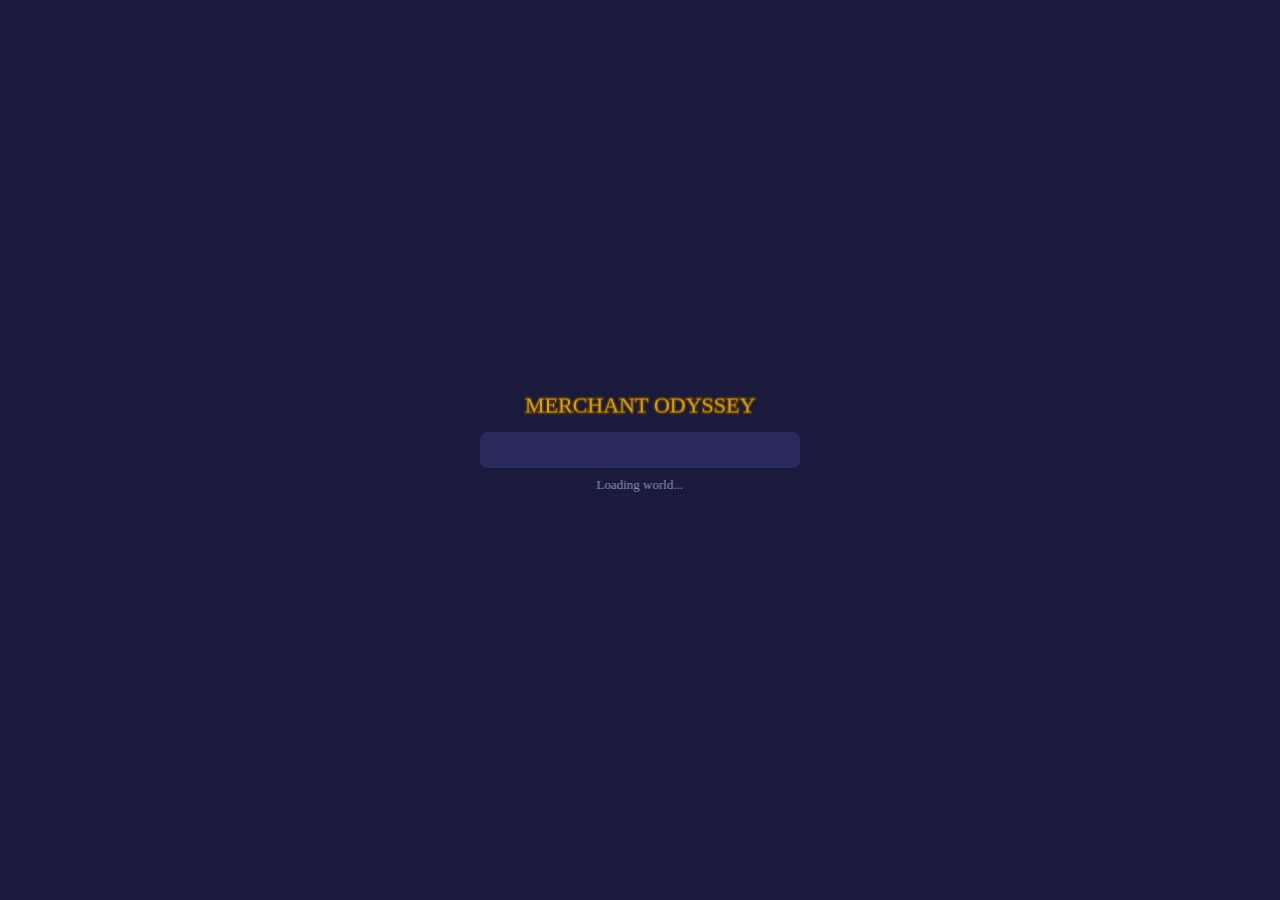
==== index.html @ bc642131 "update" ====
<!DOCTYPE html>
<html lang="en">
<head>
  <meta charset="utf-8">
  <meta name="viewport" content="width=device-width, initial-scale=1, user-scalable=no">
  <title>The Purple Sea</title>
  <style>
    * { margin: 0; padding: 0; box-sizing: border-box; }
    body { background: #000; overflow: hidden; }
    canvas { display: block; touch-action: none; }
  </style>
</head>
<body>

<script src="phaser.min.js"></script>
<script src="js/SettingsPanel.js"></script>
<script src="js/NPCSystem.js"></script>
<script src="js/data.js"></script>
<script src="js/SaveSystem.js"></script>
<script src="js/locations/kefr_yamm.js"></script>
<script src="js/locations/tyre.js"></script>
<script src="js/LocationRegistry.js"></script>
<script src="js/BootScene.js"></script>
<script src="js/MenuScene.js"></script>
<script src="js/WorldScene.js"></script>
<script src="js/LocationHubScene.js"></script>
<script src="js/LocationMapScene.js"></script>
<script src="js/TradeScene.js"></script>
<script src="js/JournalScene.js"></script>

<script>
const config = {
  type: Phaser.AUTO,
  width: window.innerWidth,
  height: window.innerHeight,
  backgroundColor: '#050518',
  physics: {
    default: 'arcade',
    arcade: { gravity: { y: 0 }, debug: false }
  },
  scene: [BootScene, MenuScene, WorldScene, LocationHubScene, LocationMapScene, TradeScene, JournalScene],
  scale: {
    mode: Phaser.Scale.NONE,
    autoCenter: Phaser.Scale.CENTER_BOTH
  }
};

const game = new Phaser.Game(config);
</script>

</body>
</html>
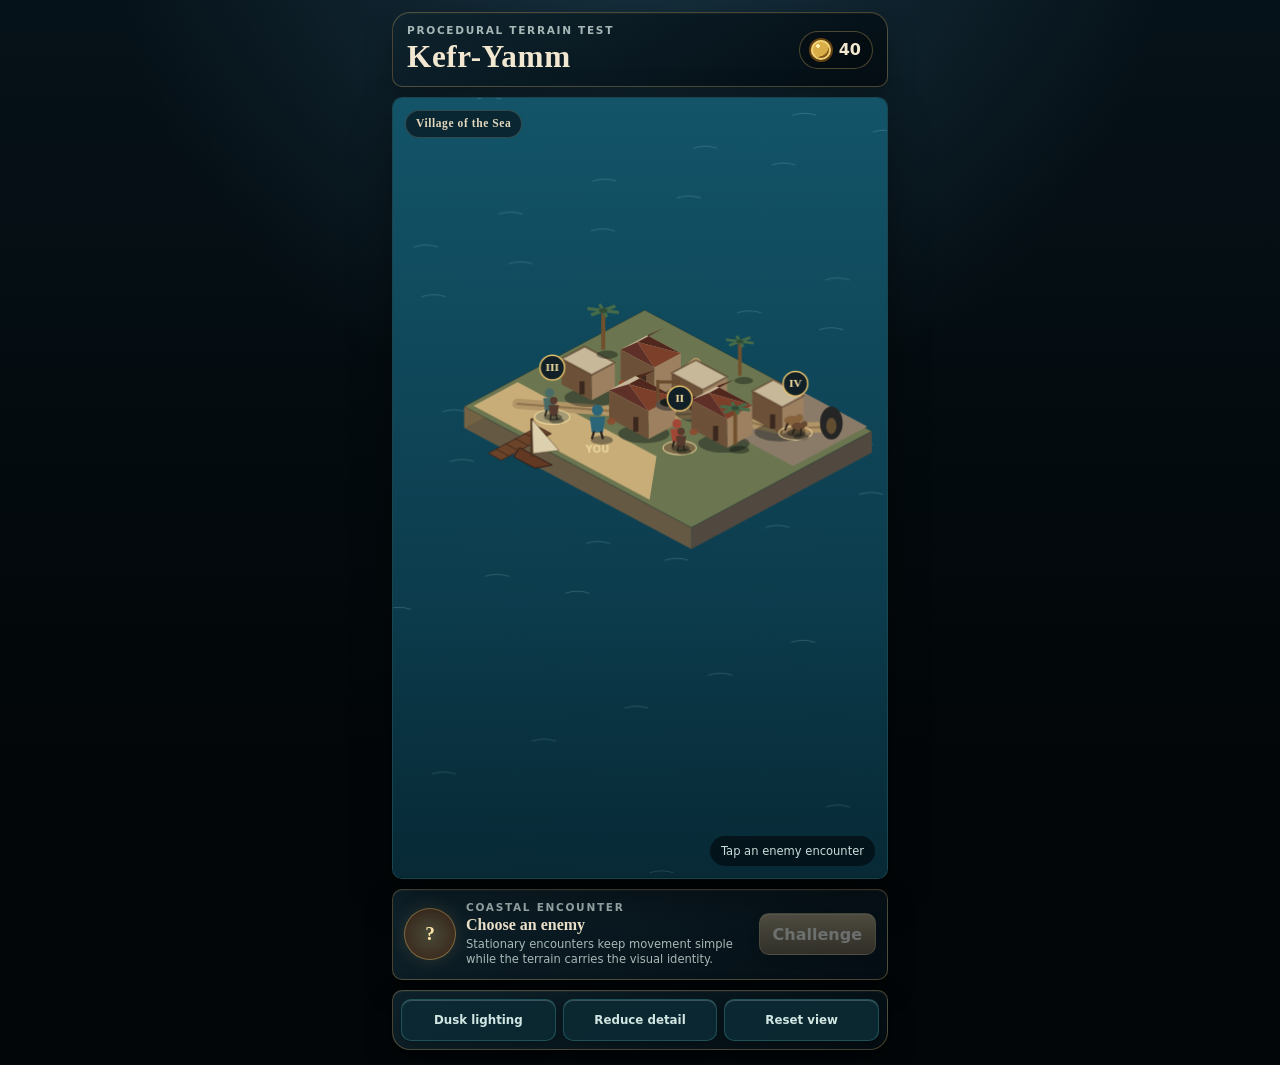
==== commit ba23b107: "Open procedural prototype from branch root" ====
--- a/index.html
+++ b/index.html
@@ -2,51 +2,20 @@
 <html lang="en">
 <head>
   <meta charset="utf-8">
-  <meta name="viewport" content="width=device-width, initial-scale=1, user-scalable=no">
-  <title>The Purple Sea</title>
+  <meta name="viewport" content="width=device-width, initial-scale=1">
+  <title>Purple Sea — Procedural Diorama Prototype</title>
+  <meta http-equiv="refresh" content="0; url=./prototypes/procedural-kefr-yamm/">
   <style>
-    * { margin: 0; padding: 0; box-sizing: border-box; }
-    body { background: #000; overflow: hidden; }
-    canvas { display: block; touch-action: none; }
+    html, body { margin: 0; min-height: 100%; background: #071820; color: #f3d99a; font-family: system-ui, sans-serif; }
+    body { display: grid; place-items: center; text-align: center; padding: 24px; }
+    a { color: #ffe39b; }
   </style>
 </head>
 <body>
-
-<script src="phaser.min.js"></script>
-<script src="js/SettingsPanel.js"></script>
-<script src="js/NPCSystem.js"></script>
-<script src="js/data.js"></script>
-<script src="js/SaveSystem.js"></script>
-<script src="js/locations/kefr_yamm.js"></script>
-<script src="js/locations/tyre.js"></script>
-<script src="js/LocationRegistry.js"></script>
-<script src="js/BootScene.js"></script>
-<script src="js/MenuScene.js"></script>
-<script src="js/WorldScene.js"></script>
-<script src="js/LocationHubScene.js"></script>
-<script src="js/LocationMapScene.js"></script>
-<script src="js/TradeScene.js"></script>
-<script src="js/JournalScene.js"></script>
-
-<script>
-const config = {
-  type: Phaser.AUTO,
-  width: window.innerWidth,
-  height: window.innerHeight,
-  backgroundColor: '#050518',
-  physics: {
-    default: 'arcade',
-    arcade: { gravity: { y: 0 }, debug: false }
-  },
-  scene: [BootScene, MenuScene, WorldScene, LocationHubScene, LocationMapScene, TradeScene, JournalScene],
-  scale: {
-    mode: Phaser.Scale.NONE,
-    autoCenter: Phaser.Scale.CENTER_BOTH
-  }
-};
-
-const game = new Phaser.Game(config);
-</script>
-
+  <main>
+    <h1>Opening procedural Kefr-Yamm prototype…</h1>
+    <p><a href="./prototypes/procedural-kefr-yamm/">Tap here if it does not open automatically.</a></p>
+  </main>
+  <script>location.replace('./prototypes/procedural-kefr-yamm/');</script>
 </body>
-</html>+</html>
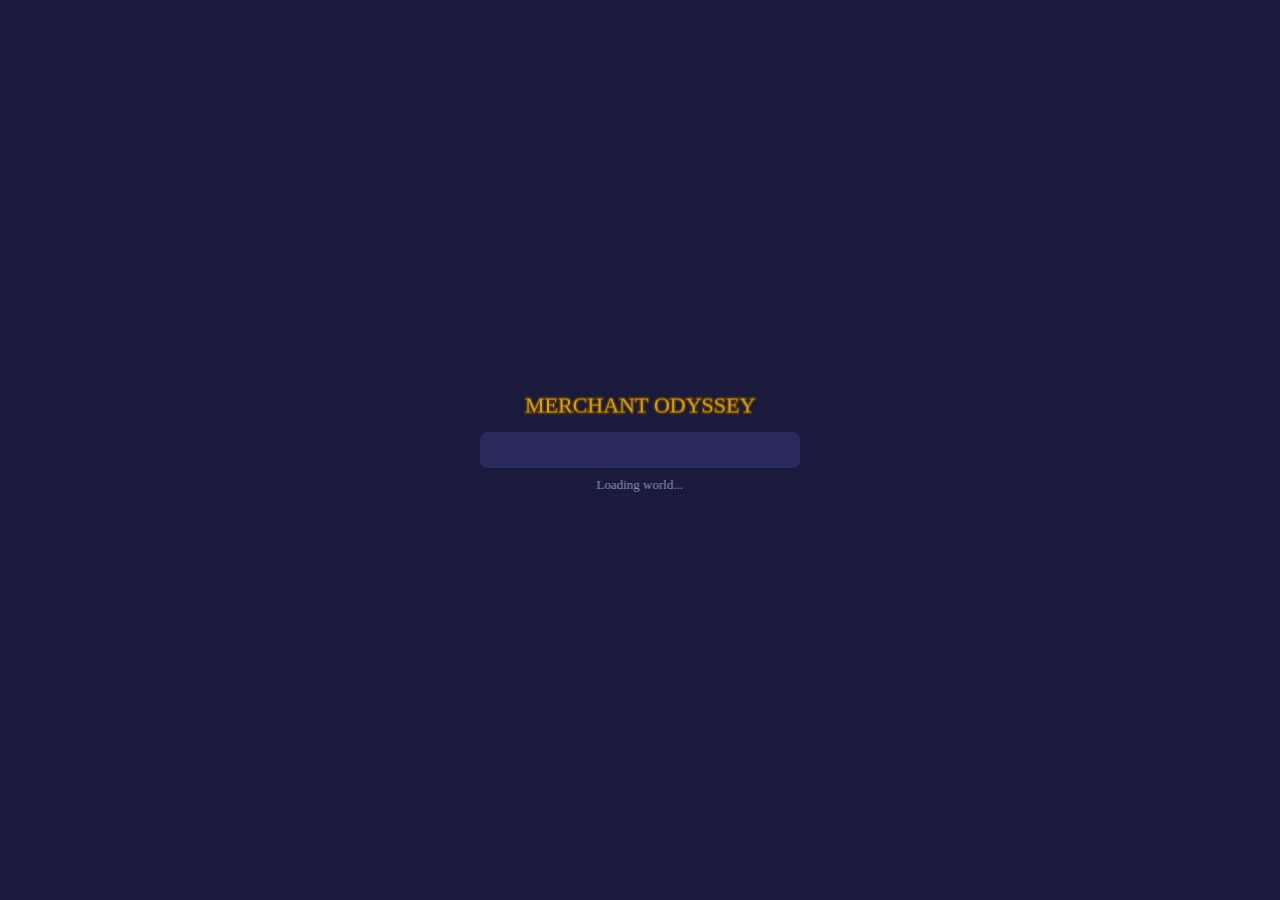
==== commit dbca10bc: "Load Weakwood Grove from the main game" ====
--- a/index.html
+++ b/index.html
@@ -2,20 +2,53 @@
 <html lang="en">
 <head>
   <meta charset="utf-8">
-  <meta name="viewport" content="width=device-width, initial-scale=1">
-  <title>Purple Sea — Procedural Diorama Prototype</title>
-  <meta http-equiv="refresh" content="0; url=./prototypes/procedural-kefr-yamm/">
+  <meta name="viewport" content="width=device-width, initial-scale=1, user-scalable=no">
+  <title>The Purple Sea</title>
   <style>
-    html, body { margin: 0; min-height: 100%; background: #071820; color: #f3d99a; font-family: system-ui, sans-serif; }
-    body { display: grid; place-items: center; text-align: center; padding: 24px; }
-    a { color: #ffe39b; }
+    * { margin: 0; padding: 0; box-sizing: border-box; }
+    body { background: #000; overflow: hidden; }
+    canvas { display: block; touch-action: none; }
   </style>
 </head>
 <body>
-  <main>
-    <h1>Opening procedural Kefr-Yamm prototype…</h1>
-    <p><a href="./prototypes/procedural-kefr-yamm/">Tap here if it does not open automatically.</a></p>
-  </main>
-  <script>location.replace('./prototypes/procedural-kefr-yamm/');</script>
+
+<script src="phaser.min.js"></script>
+<script src="js/SettingsPanel.js"></script>
+<script src="js/NPCSystem.js"></script>
+<script src="js/data.js"></script>
+<script src="js/SaveSystem.js"></script>
+<script src="js/locations/kefr_yamm.js"></script>
+<script src="js/locations/tyre.js"></script>
+<script src="js/LocationRegistry.js"></script>
+<script src="js/BootScene.js"></script>
+<script src="js/MenuScene.js"></script>
+<script src="js/WorldScene.js"></script>
+<script src="js/LocationHubScene.js"></script>
+<script src="js/LocationMapScene.js"></script>
+<script src="js/ForestScene.js"></script>
+<script src="js/ForestIntegration.js"></script>
+<script src="js/TradeScene.js"></script>
+<script src="js/JournalScene.js"></script>
+
+<script>
+const config = {
+  type: Phaser.AUTO,
+  width: window.innerWidth,
+  height: window.innerHeight,
+  backgroundColor: '#050518',
+  physics: {
+    default: 'arcade',
+    arcade: { gravity: { y: 0 }, debug: false }
+  },
+  scene: [BootScene, MenuScene, WorldScene, LocationHubScene, LocationMapScene, ForestScene, TradeScene, JournalScene],
+  scale: {
+    mode: Phaser.Scale.NONE,
+    autoCenter: Phaser.Scale.CENTER_BOTH
+  }
+};
+
+const game = new Phaser.Game(config);
+</script>
+
 </body>
 </html>
